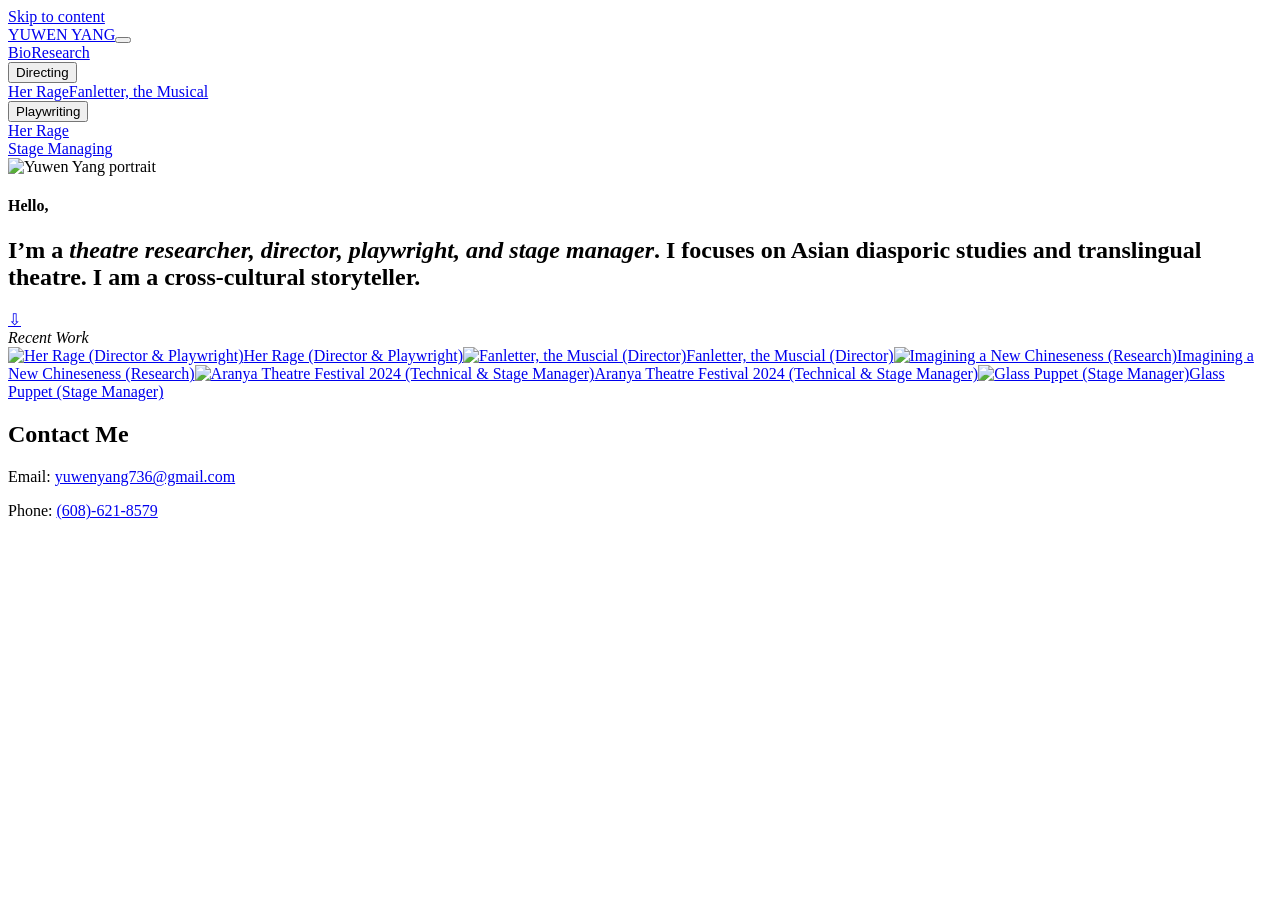
==== index.html @ 00302ea5 "Rename index copy.html to index.html" ====
<!DOCTYPE html>

<html lang="en"><head><script>document.documentElement.classList.add('header-font-pending');</script><meta charset="utf-8"/><meta content="width=device-width,initial-scale=1" name="viewport"/><meta content="Yuwen Yang — theatre researcher, director, playwright, stage manager" name="description"/><title>Explore Theatre Work | YUWEN YANG</title><link href="https://fonts.googleapis.com" rel="preconnect"/><link crossorigin="" href="https://fonts.gstatic.com" rel="preconnect"/><link href="https://fonts.googleapis.com/css2?family=Cormorant+Garamond:ital,wght@0,400;0,500;0,600;0,700;1,400;1,500;1,600&amp;family=EB+Garamond:wght@400;500;600;700&amp;family=Poppins:wght@400;500;600&amp;display=optional" rel="stylesheet"/><link href="style.css?v=19" rel="stylesheet"/><script>(function(){
     var done=false;
     function revealHeader(){ if(done)return;done=true; document.documentElement.classList.remove('header-font-pending'); }
     window.setTimeout(revealHeader, 1200);
     if (document.fonts && document.fonts.load) {
       Promise.all([document.fonts.load('500 38px "Cormorant Garamond"'),document.fonts.load('700 23px "EB Garamond"')])
         .then(revealHeader,revealHeader);
     } else revealHeader();
   })();</script></head><body class="home-page"><a class="skip" href="#content">Skip to content</a><header class="site-header" id="site-top"><a class="logo" href="index.html#site-top">YUWEN YANG</a><button aria-expanded="false" aria-label="Open navigation" class="nav-toggle" type="button"><span></span><span></span><span></span></button><nav aria-label="Main navigation" class="site-nav"><a href="about.html">Bio</a><a href="research-project.html">Research</a><div class="nav-drop"><button aria-controls="nav-submenu-1" aria-expanded="false" aria-haspopup="true" class="drop-trigger" type="button">Directing</button><div aria-label="Directing" class="drop-menu" id="nav-submenu-1"><a href="her-rage.html">Her Rage</a><a href="fanletter.html">Fanletter, the Musical</a></div></div><div class="nav-drop"><button aria-controls="nav-submenu-2" aria-expanded="false" aria-haspopup="true" class="drop-trigger" type="button">Playwriting</button><div aria-label="Playwriting" class="drop-menu" id="nav-submenu-2"><a href="her-rage-writing.html">Her Rage</a></div></div><a href="stage-managing.html">Stage Managing</a></nav></header><main id="content"><section class="home-hero"><div class="home-image"><img alt="Yuwen Yang portrait" decoding="sync" fetchpriority="high" height="1079" src="assets/index-d02f727a71b9-IMG_5640.JPG" width="1078"/></div><div class="home-statement"><div class="hero-intro"><h4>Hello,</h4><div aria-hidden="true" class="hero-rule"></div></div><h1>I’m a <em>theatre researcher, director, playwright, and stage manager</em>. I focuses on <strong>Asian diasporic studies</strong> and translingual theatre. I am a cross-cultural storyteller.</h1><a aria-label="Scroll to recent work" class="scroll-down" href="#recent-work">⇩</a></div></section><section class="recent-work" id="recent-work"><div class="section-label"><em>Recent Work</em></div><div class="portfolio-grid"><a class="project-card" href="her-rage.html"><img alt="Her Rage (Director &amp; Playwright)" src="assets/index-baa203c21d58-DSC03893.jpg"/><span aria-hidden="true" class="project-cover"></span><span class="project-title">Her Rage (Director &amp; Playwright)</span></a><a class="project-card" href="fanletter.html"><img alt="Fanletter, the Muscial (Director)" src="assets/index-f3c1ae46cb22-_DSC0121.JPG"/><span aria-hidden="true" class="project-cover"></span><span class="project-title">Fanletter, the Muscial (Director)</span></a><a class="project-card" href="research-project.html"><img alt="Imagining a New Chineseness (Research)" src="assets/index-819e6e96fd74-Boston-Post-1921-article-tight.jpg"/><span aria-hidden="true" class="project-cover"></span><span class="project-title">Imagining a New Chineseness (Research)</span></a><a class="project-card" href="aranya.html"><img alt="Aranya Theatre Festival 2024 (Technical &amp; Stage Manager)" src="assets/index-498d46cd6980-DSC03383.jpg"/><span aria-hidden="true" class="project-cover"></span><span class="project-title">Aranya Theatre Festival 2024 (Technical &amp; Stage Manager)</span></a><a class="project-card" href="glass-puppet.html"><img alt="Glass Puppet (Stage Manager)" src="assets/index-b73fa21f0d8c-297.png"/><span aria-hidden="true" class="project-cover"></span><span class="project-title">Glass Puppet (Stage Manager)</span></a></div></section></main><footer class="site-footer" id="contact"><div class="foot-inner"><h2>Contact Me</h2><p>Email: <a href="mailto:yuwenyang736@gmail.com">yuwenyang736@gmail.com</a></p><p>Phone: <a href="tel:+16086218579">(608)-621-8579</a></p></div></footer><script defer="" src="app.js"></script></body></html>
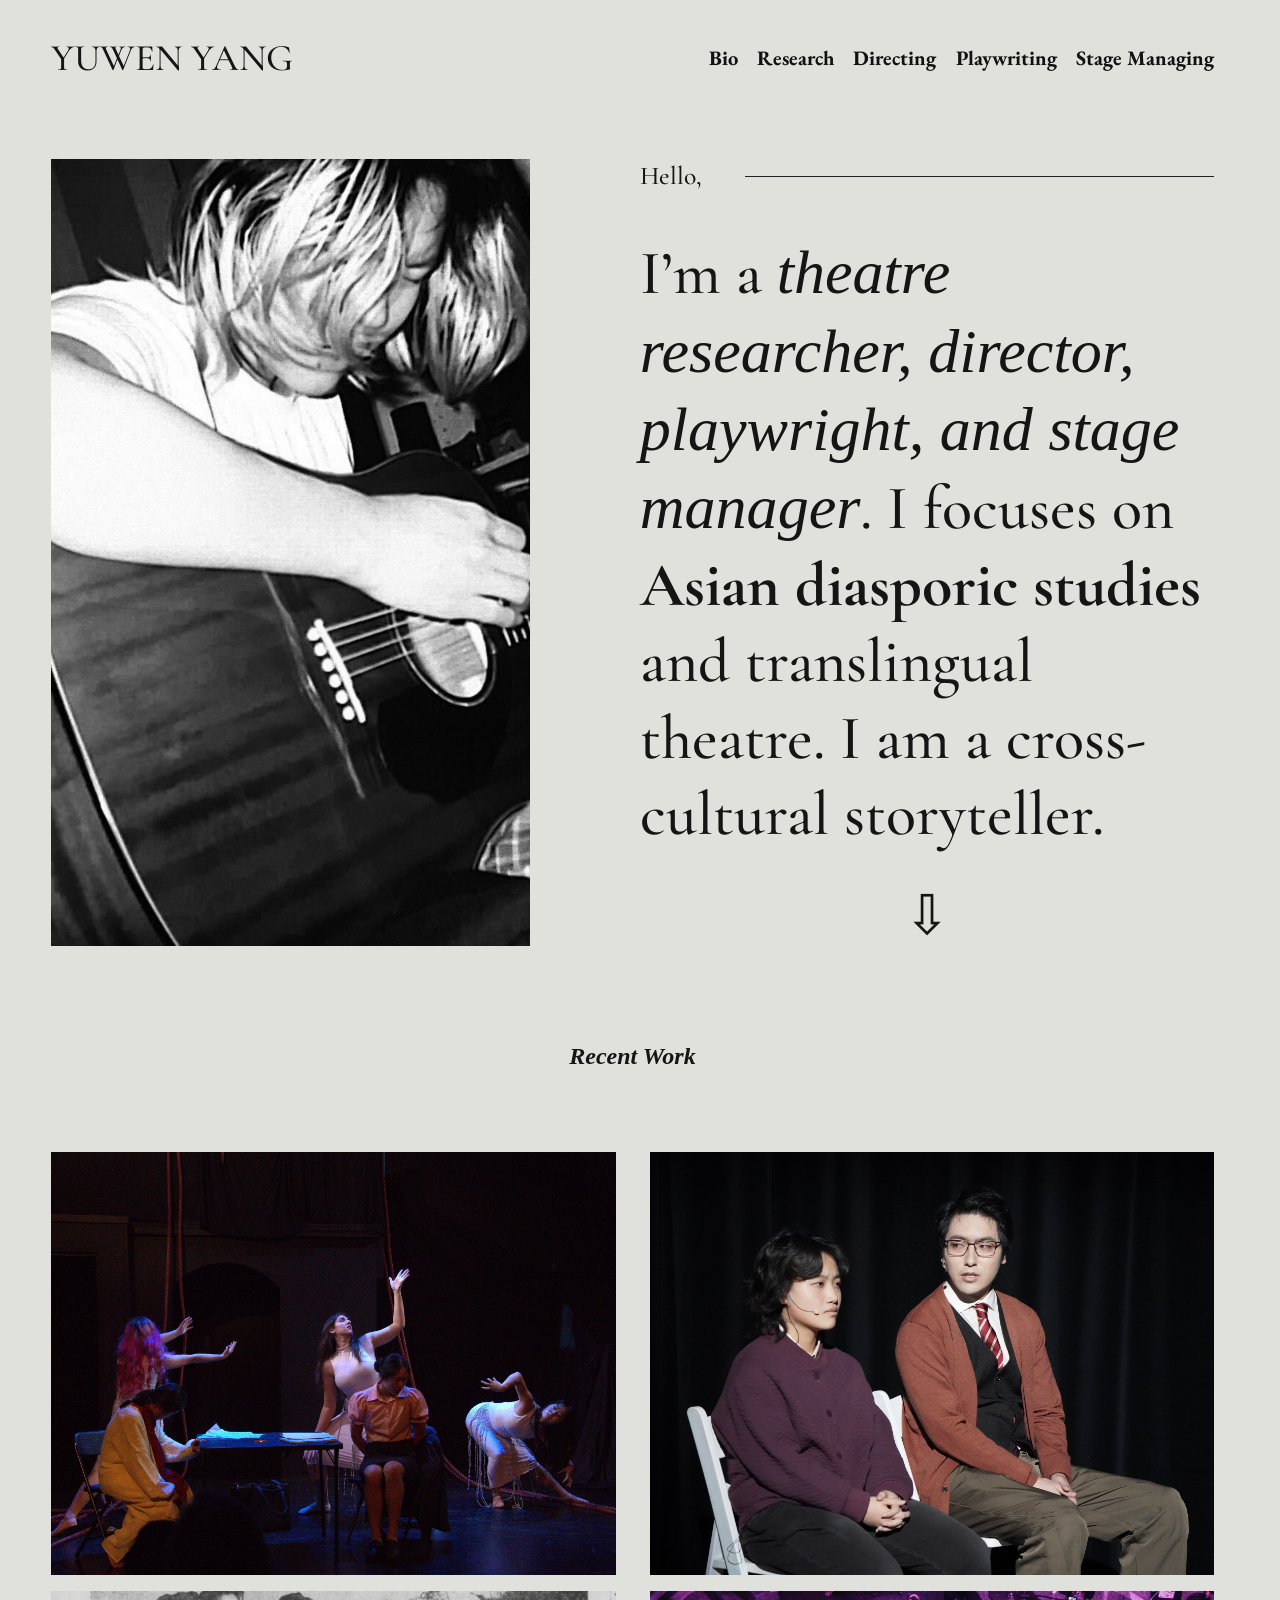
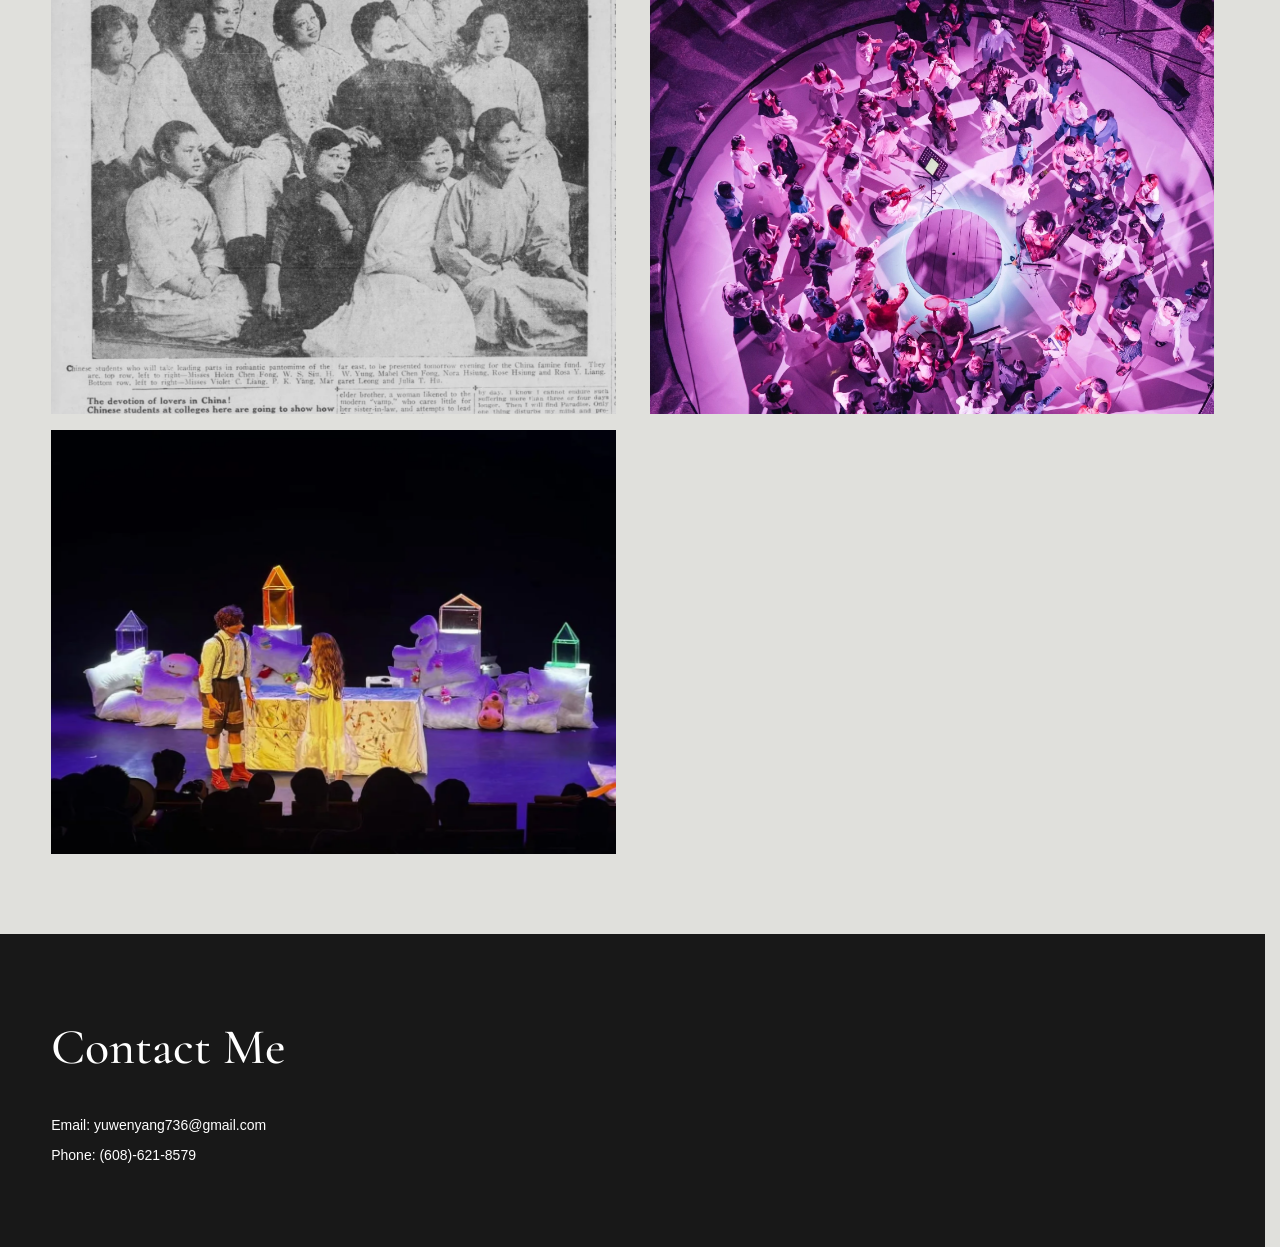
==== commit 82f0939a: "Publish" ====
--- a/index.html
+++ b/index.html
@@ -8,4 +8,4 @@
        Promise.all([document.fonts.load('500 38px "Cormorant Garamond"'),document.fonts.load('700 23px "EB Garamond"')])
          .then(revealHeader,revealHeader);
      } else revealHeader();
-   })();</script></head><body class="home-page"><a class="skip" href="#content">Skip to content</a><header class="site-header" id="site-top"><a class="logo" href="index.html#site-top">YUWEN YANG</a><button aria-expanded="false" aria-label="Open navigation" class="nav-toggle" type="button"><span></span><span></span><span></span></button><nav aria-label="Main navigation" class="site-nav"><a href="about.html">Bio</a><a href="research-project.html">Research</a><div class="nav-drop"><button aria-controls="nav-submenu-1" aria-expanded="false" aria-haspopup="true" class="drop-trigger" type="button">Directing</button><div aria-label="Directing" class="drop-menu" id="nav-submenu-1"><a href="her-rage.html">Her Rage</a><a href="fanletter.html">Fanletter, the Musical</a></div></div><div class="nav-drop"><button aria-controls="nav-submenu-2" aria-expanded="false" aria-haspopup="true" class="drop-trigger" type="button">Playwriting</button><div aria-label="Playwriting" class="drop-menu" id="nav-submenu-2"><a href="her-rage-writing.html">Her Rage</a></div></div><a href="stage-managing.html">Stage Managing</a></nav></header><main id="content"><section class="home-hero"><div class="home-image"><img alt="Yuwen Yang portrait" decoding="sync" fetchpriority="high" height="1079" src="assets/index-d02f727a71b9-IMG_5640.JPG" width="1078"/></div><div class="home-statement"><div class="hero-intro"><h4>Hello,</h4><div aria-hidden="true" class="hero-rule"></div></div><h1>I’m a <em>theatre researcher, director, playwright, and stage manager</em>. I focuses on <strong>Asian diasporic studies</strong> and translingual theatre. I am a cross-cultural storyteller.</h1><a aria-label="Scroll to recent work" class="scroll-down" href="#recent-work">⇩</a></div></section><section class="recent-work" id="recent-work"><div class="section-label"><em>Recent Work</em></div><div class="portfolio-grid"><a class="project-card" href="her-rage.html"><img alt="Her Rage (Director &amp; Playwright)" src="assets/index-baa203c21d58-DSC03893.jpg"/><span aria-hidden="true" class="project-cover"></span><span class="project-title">Her Rage (Director &amp; Playwright)</span></a><a class="project-card" href="fanletter.html"><img alt="Fanletter, the Muscial (Director)" src="assets/index-f3c1ae46cb22-_DSC0121.JPG"/><span aria-hidden="true" class="project-cover"></span><span class="project-title">Fanletter, the Muscial (Director)</span></a><a class="project-card" href="research-project.html"><img alt="Imagining a New Chineseness (Research)" src="assets/index-819e6e96fd74-Boston-Post-1921-article-tight.jpg"/><span aria-hidden="true" class="project-cover"></span><span class="project-title">Imagining a New Chineseness (Research)</span></a><a class="project-card" href="aranya.html"><img alt="Aranya Theatre Festival 2024 (Technical &amp; Stage Manager)" src="assets/index-498d46cd6980-DSC03383.jpg"/><span aria-hidden="true" class="project-cover"></span><span class="project-title">Aranya Theatre Festival 2024 (Technical &amp; Stage Manager)</span></a><a class="project-card" href="glass-puppet.html"><img alt="Glass Puppet (Stage Manager)" src="assets/index-b73fa21f0d8c-297.png"/><span aria-hidden="true" class="project-cover"></span><span class="project-title">Glass Puppet (Stage Manager)</span></a></div></section></main><footer class="site-footer" id="contact"><div class="foot-inner"><h2>Contact Me</h2><p>Email: <a href="mailto:yuwenyang736@gmail.com">yuwenyang736@gmail.com</a></p><p>Phone: <a href="tel:+16086218579">(608)-621-8579</a></p></div></footer><script defer="" src="app.js"></script></body></html>
+   })();</script></head><body class="home-page"><a class="skip" href="#content">Skip to content</a><header class="site-header" id="site-top"><a class="logo" href="index.html#site-top">YUWEN YANG</a><button aria-expanded="false" aria-label="Open navigation" class="nav-toggle" type="button"><span></span><span></span><span></span></button><nav aria-label="Main navigation" class="site-nav"><a href="about.html">Bio</a><a href="research-project.html">Research</a><div class="nav-drop"><button aria-controls="nav-submenu-1" aria-expanded="false" aria-haspopup="true" class="drop-trigger" type="button">Directing</button><div aria-label="Directing" class="drop-menu" id="nav-submenu-1"><a href="her-rage.html">Her Rage</a><a href="fanletter.html">Fanletter, the Musical</a></div></div><div class="nav-drop"><button aria-controls="nav-submenu-2" aria-expanded="false" aria-haspopup="true" class="drop-trigger" type="button">Playwriting</button><div aria-label="Playwriting" class="drop-menu" id="nav-submenu-2"><a href="her-rage-writing.html">Her Rage</a></div></div><a href="stage-managing.html">Stage Managing</a></nav></header><main id="content"><section class="home-hero"><div class="home-image"><img alt="Yuwen Yang portrait" decoding="sync" fetchpriority="high" height="1079" src="assets/index-d02f727a71b9-IMG_5640.JPG" width="1078"/></div><div class="home-statement"><div class="hero-intro"><h4>Hello,</h4><div aria-hidden="true" class="hero-rule"></div></div><h1>I’m a <em>theatre researcher, director, playwright, and stage manager</em>. I focuses on <strong>Asian diasporic studies</strong> and translingual theatre. I am a cross-cultural storyteller.</h1><a aria-label="Scroll to recent work" class="scroll-down" href="#recent-work">⇩</a></div></section><section class="recent-work" id="recent-work"><div class="section-label"><em>Recent Work</em></div><div class="portfolio-grid"><a class="project-card" href="her-rage.html"><img alt="Her Rage (Director &amp; Playwright)" src="assets/index-baa203c21d58-DSC03893.jpg"/><span aria-hidden="true" class="project-cover"></span><span class="project-title">Her Rage (Director &amp; Playwright)</span></a><a class="project-card" href="fanletter.html"><img alt="Fanletter, the Muscial (Director)" src="assets/index-f3c1ae46cb22-_DSC0121.JPG"/><span aria-hidden="true" class="project-cover"></span><span class="project-title">Fanletter, the Muscial (Director)</span></a><a class="project-card" href="research-project.html"><img alt="Imagining a New Chineseness (Research)" src="assets/index-819e6e96fd74-Boston-Post-1921-article-tight.jpg"/><span aria-hidden="true" class="project-cover"></span><span class="project-title">Imagining a New Chineseness (Research)</span></a><a class="project-card" href="aranya.html"><img alt="Aranya Theatre Festival 2024 (Technical &amp; Stage Manager)" src="assets/index-498d46cd6980-DSC03383.jpg"/><span aria-hidden="true" class="project-cover"></span><span class="project-title">Aranya Theatre Festival 2024 (Technical &amp; Stage Manager)</span></a><a class="project-card" href="glass-puppet.html"><img alt="Glass Puppet (Stage Manager)" src="assets/index-b73fa21f0d8c-297.png"/><span aria-hidden="true" class="project-cover"></span><span class="project-title">Glass Puppet (Stage Manager)</span></a></div></section></main><footer class="site-footer" id="contact"><div class="foot-inner"><h2>Contact Me</h2><p>Email: <a href="mailto:yuwenyang736@gmail.com">yuwenyang736@gmail.com</a></p><p>Phone: <a href="tel:+16086218579">(608)-621-8579</a></p></div></footer><script defer="" src="app.js"></script></body></html>
--- a/style.css
+++ b/style.css
@@ -0,0 +1,916 @@
+
+:root{--paper:#e0e0dc;--ink:#151515;--muted:#4f4b46;--page-gutter:4vw;--accent:#b3aea8;--serif:'Cormorant Garamond',Georgia,serif;--nav-serif:'Adobe Garamond Pro','EB Garamond',Georgia,serif;--sans:'Poppins',Arial,sans-serif}
+*{box-sizing:border-box} html{scroll-behavior:smooth}body{margin:0;background:var(--paper);color:var(--ink);font-family:var(--sans);font-size:15px;line-height:1.75;-webkit-font-smoothing:antialiased}a{color:inherit}button{font:inherit}.skip{position:absolute;left:-9999px;top:5px;z-index:100}.skip:focus{left:20px;background:#fff;padding:10px}
+.site-header{position:relative;z-index:25;min-height:106px;padding:22px var(--page-gutter);display:flex;align-items:center;justify-content:space-between;gap:30px;background:var(--paper)}
+.logo{font-family:var(--serif);font-size:clamp(32px,calc(1.2vw + 16px),37.6px);line-height:1.4;text-decoration:none;letter-spacing:0;font-weight:500;white-space:nowrap}
+.site-nav{display:flex;align-items:center;gap:27px}.site-nav>a,.drop-trigger{color:#111;display:block;font-family:var(--nav-serif);font-size:clamp(19.2px,calc(.24vw + 16px),20.32px);font-weight:700;text-decoration:none;border:0;background:transparent;cursor:pointer;padding:10px 0;line-height:1.4}
+.site-nav>a:hover,.drop-trigger:hover,.drop-menu a:hover{text-decoration:underline;text-underline-offset:4px}.drop-trigger span{font-size:17px;margin-left:3px}.nav-drop{position:relative}.drop-menu{position:absolute;top:calc(100% - 2px);left:-22px;width:max-content;min-width:225px;background:var(--paper);box-shadow:0 8px 22px #00000018;padding:14px 18px;display:none;flex-direction:column;gap:5px}.drop-menu a{font-size:18px;text-decoration:none;padding:8px 3px}
+.nav-drop:hover .drop-menu,.nav-drop:focus-within .drop-menu,.nav-drop.is-open .drop-menu{display:flex}.nav-toggle{display:none;cursor:pointer;padding:8px;border:0;background:transparent}.nav-toggle span{display:block;width:24px;height:1px;margin:6px 0;background:#222}
+/* Homepage — Squarespace screenshot alignment (v4) */
+.home-hero{display:grid;grid-template-columns:minmax(0,5fr) minmax(0,6fr);gap:8.6vw;align-items:stretch;padding:4.15vw var(--page-gutter) 0;min-height:520px;max-width:1850px;margin:auto}
+.home-image img{display:block;width:100%;height:100%;min-height:470px;max-height:none;object-fit:cover;object-position:center}
+.home-statement{display:flex;flex-direction:column;justify-content:flex-start;align-items:stretch;padding:0}
+.hero-intro{display:flex;align-items:center;gap:3.4vw;margin:0 0 40px}
+.hero-intro h4{font-family:var(--serif);font-size:clamp(25.6px,calc(16px + .72vw),29px);line-height:1.366;font-weight:500;white-space:nowrap;margin:0}
+.hero-rule{border-top:1px solid #222;flex:1;min-width:20px;width:auto;margin:0}
+.home-statement h1{font-family:var(--serif);font-size:clamp(45px,calc(16px + 3.6vw),80.8px);font-weight:500;line-height:1.232;letter-spacing:0;margin:0}
+.home-statement h1 em{font-weight:500}
+.scroll-down{font-family:var(--serif);font-size:clamp(40px,4.3vw,70px);line-height:1.05;text-align:center;text-decoration:none;margin-top:34px}
+.section-label{text-align:center;padding:94px 0 80px;font-family:'EB Garamond',Georgia,serif;font-size:clamp(24px,calc(16px + .6vw),27px);font-style:italic;font-weight:600;line-height:1.35}
+.portfolio-grid{display:grid;grid-template-columns:repeat(2,minmax(0,1fr));column-gap:34px;row-gap:16px;margin:0 var(--page-gutter) 80px}.project-card{position:relative;display:block;aspect-ratio:4/3;overflow:hidden;background:#ebeae8;text-decoration:none}.project-card img{width:100%;height:100%;display:block;object-fit:cover;transition:transform .5s ease}.project-cover{position:absolute;inset:0;background:#000;opacity:0;transition:opacity .24s ease}.project-title{position:absolute;z-index:1;inset:0;display:flex;align-items:center;justify-content:center;padding:30px;text-align:center;color:#fff;font-family:var(--serif);font-size:clamp(25px,3vw,47px);font-weight:500;line-height:1.1;opacity:0;transition:opacity .24s ease}.project-card:hover img{transform:scale(1.035)}.project-card:hover .project-cover,.project-card:focus-visible .project-cover{opacity:.8}.project-card:hover .project-title,.project-card:focus-visible .project-title{opacity:1}
+.site-footer{background:#181818;color:#fff;padding:70px var(--page-gutter) 75px}.foot-inner{max-width:1300px;margin:auto}.site-footer h2{font-family:var(--serif);font-size:clamp(30px,4vw,50px);font-weight:500;margin:0 0 22px}.site-footer p{margin:5px 0;font-size:14px}.site-footer a{text-decoration:none}.site-footer a:hover{text-decoration:underline}
+.content-panel{max-width:1450px;margin:0 auto;padding:8vw var(--page-gutter) 12vw}.content-panel h1,.content-panel h2,.content-panel h3,.content-panel h4{font-family:var(--serif);font-weight:500;line-height:1.16}.content-panel h1{font-size:clamp(42px,6vw,84px)}.content-panel h2{font-size:clamp(30px,4vw,54px)}.content-panel h3{font-size:clamp(25px,3vw,42px)}.content-panel h4{font-size:clamp(23px,2.7vw,35px)}.content-panel h1,.content-panel h2,.content-panel h3,.content-panel h4{margin:20px 0}.prose{max-width:980px}.prose p{margin:12px 0 21px}.prose a{text-underline-offset:3px}.bio-panel{min-height:650px}.bio-prose{max-width:1000px}.bio-prose h1{font-style:italic}.featured-prose{margin-bottom:45px}.project-page .project-heading{text-align:center;padding-bottom:30px}.project-heading h1{margin:0 0 35px}.overline{text-transform:uppercase;letter-spacing:.24em;font-size:11px;color:#666}.project-feature img{width:100%;display:block;max-height:800px;object-fit:contain;background:#f4f3f1;margin:10px auto 55px}.project-page>.prose{margin:0 auto 50px}.related-page{text-align:center;margin:24px 0 40px}
+.photo-grid,.document-grid{display:grid;grid-template-columns:repeat(2,minmax(0,1fr));gap:24px;margin:35px 0 55px;align-items:start}.photo-grid img,.document-grid img{width:100%;height:auto;display:block}.photo-grid img{max-height:690px;object-fit:contain}.document-grid figure{margin:0}.document-grid img{object-fit:contain;max-height:600px}.writing-cards{margin:55px 0}.stage-panel h1{text-align:center;margin-bottom:30px}.slider{max-width:1150px;margin:50px auto}.slides{position:relative}.slide{display:none;margin:0}.slide.is-current{display:block}.slide img{display:block;width:100%;max-height:700px;object-fit:contain;aspect-ratio:4/3;background:#f2f0ed}.missing-photo{width:100%;aspect-ratio:4/3;display:flex;align-items:center;justify-content:center;text-align:center;padding:45px;background:#edeae6;color:#6b6661;font-size:14px}.slide figcaption{font-family:var(--serif);font-size:clamp(22px,3vw,36px);margin-top:20px;text-align:center}.slider-controls{display:flex;justify-content:center;align-items:center;gap:35px;margin-top:14px}.slider-controls button{border:0;background:none;font-family:var(--serif);font-size:45px;cursor:pointer;line-height:1}.slider-count{font-size:13px}
+@media(max-width:850px){.site-header{min-height:78px;padding:18px 5vw}.nav-toggle{display:block}.site-nav{display:none;position:absolute;left:0;right:0;top:100%;padding:18px 5vw 28px;flex-direction:column;align-items:stretch;gap:3px;background:var(--paper);box-shadow:0 14px 24px #00000012}.site-nav.nav-open{display:flex}.drop-menu{position:relative;box-shadow:none;top:auto;left:auto;padding:0 15px 10px;width:auto}.nav-drop:hover .drop-menu{display:none}.nav-drop.is-open .drop-menu{display:flex}.home-hero{grid-template-columns:1fr 1fr;gap:24px;padding:25px 5vw 20px;min-height:0}.home-image img{min-height:370px}.home-statement h1{font-size:clamp(30px,4vw,42px);line-height:1.18}.hero-intro{gap:17px;margin-bottom:22px}.section-label{padding:60px 0 50px}.logo{font-size:32px}}
+@media(max-width:600px){.home-hero{display:flex;flex-direction:column;gap:24px}.home-image img{min-height:0;max-height:none;height:auto;aspect-ratio:3/4;object-fit:cover}.home-statement h1{font-size:clamp(37px,9vw,55px)}.hero-intro{margin-bottom:20px}.section-label{padding:50px 0 44px}.portfolio-grid,.photo-grid,.document-grid{grid-template-columns:1fr;row-gap:16px}.portfolio-grid{margin:0 5vw 50px}.content-panel{padding:60px 5vw 80px}.project-card .project-cover{opacity:.35}.project-card .project-title{opacity:1;font-size:30px}.site-footer{padding:55px 5vw}.slide figcaption{font-size:25px}}
+@media(prefers-reduced-motion:reduce){*{scroll-behavior:auto!important;transition:none!important}}
+
+/* Research page recreation, matched to saved Squarespace research screenshots (v5) */
+.research-page .site-nav > a[aria-current="page"] {text-decoration: underline;text-underline-offset: 15px;text-decoration-thickness: 1px;}
+.research-panel {width: min(1416px, calc(100% - (2 * var(--page-gutter)))); max-width: none; margin: 0 auto; padding: 66px 0 110px;}
+.research-title-row {display: flex; align-items: center; gap: 30px; width: calc(100% - 28px);}
+.research-title-row h1 {font-family: 'EB Garamond', Georgia, serif; font-weight: 700; font-style: italic; font-size: 36.5px; line-height: 1.2; white-space: nowrap; margin: 0;}
+.research-rule {height: 0; flex: 1; border-top: 2px solid #292929;}
+.research-copy {margin-top: 34px; max-width: none; width: calc(100% - 28px);}
+.research-copy p {margin: 0; font-family: 'EB Garamond', Georgia, serif; font-weight: 700; font-size: clamp(18px, 1.2vw, 23.2px); line-height: 1.70; color: #111;}
+.research-copy em {font-style: italic;}
+.research-thesis-action {display: flex; justify-content: center; margin-top: 30px; width: calc(100% - 28px);}
+.research-thesis-button {display: inline-flex; width: 160px; height: 90px; align-items: center; justify-content: center; border: 2px solid #253a56; color: #253a56; font-family: 'EB Garamond', Georgia, serif; font-size: 23px; font-weight: 700; line-height: 1; text-decoration: none; transition: background-color .18s ease, color .18s ease;}
+.research-thesis-button:hover, .research-thesis-button:focus-visible {background: #253a56; color: #fff;}
+.research-section-divider, .research-gallery-divider {border: 0; border-top: 2px solid #3a3a3a;}
+.research-section-divider {width: calc(100% - 28px);margin: 40px 0 0;}
+.research-gallery {display: grid; grid-template-columns: repeat(3,minmax(0,1fr)); align-items: start; gap: 26px; width: calc(100% - 54px); margin: 68px 0 0 -8px;}
+.research-gallery figure {margin: 0; min-width: 0; line-height: 0;}
+.research-gallery img {width: 100%; height: auto; object-fit: contain; display: block;}
+.research-gallery-divider {width: calc(100% - 54px); margin: 26px 0 0 -8px;}
+@media (max-width: 1050px) {
+  .research-panel {padding-top: 55px;}
+  .research-title-row h1 {font-size: 31px;}
+  .research-copy p {font-size: 19px; line-height: 1.66;}
+  .research-gallery {width: 100%; margin-left: 0; gap: 18px;}
+  .research-gallery-divider {width: 100%; margin-left: 0;}
+}
+@media (max-width: 700px) {
+  .research-panel {width: calc(100% - 10vw);padding: 48px 0 80px;}
+  .research-title-row {gap: 15px;width: 100%;}
+  .research-title-row h1 {font-size: 27px;white-space: normal;}
+  .research-copy {margin-top: 24px;width: 100%;}
+  .research-copy p {font-size: 19px;line-height: 1.55;}
+  .research-thesis-action {margin-top: 28px;width: 100%;}
+  .research-thesis-button {width: 140px;height: 65px;font-size: 21px;}
+  .research-section-divider {margin-top: 35px;width: 100%;}
+  .research-gallery {grid-template-columns: 1fr; gap: 28px; margin-top: 40px;}
+  .research-gallery img {max-width: 100%;} 
+}
+
+/* v6: Research refinements after screenshots 2026-10-26 at 8 PM. Only research page. */
+@media (min-width: 1051px) {
+  .research-title-row h1 {font-size: 32px;}
+  .research-copy p {font-size: clamp(18px, 1.00vw, 20.5px);line-height: 1.70;}
+  .research-thesis-button {width: 136px;height: 72px;font-size: 20px;}
+  /* Keep the divider edges consistent with the photo row, as in the saved reference. */
+  .research-section-divider {width: calc(100% - 54px);margin-left: -8px;}
+  .research-title-row {width: calc(100% - 28px);}
+}
+@media (min-width: 701px) and (max-width: 1050px) {
+  .research-copy p {font-size: 18px;line-height: 1.65;}
+  .research-thesis-button {width: 136px;height: 72px;font-size: 20px;}
+  .research-section-divider {width: 100%;margin-left: 0;}
+}
+@media (max-width: 700px) {
+  .research-title-row h1 {font-size: 25px;}
+  .research-copy p {font-size: 17px;line-height: 1.58;}
+  .research-thesis-button {width: 128px;height: 64px;font-size: 19px;}
+  .research-section-divider {width: 100%;margin-left: 0;}
+}
+
+
+/* v7: Navigation matched to the saved Squarespace 7.1, right-aligned header.
+   This changes only the shared navigation, not any page content/layout. */
+@media (min-width: 851px) {
+  .site-nav {
+    gap: 1.5vw; /* original Squarespace nav-right item spacing */
+    align-items: center;
+  }
+  .site-nav > a,
+  .site-nav .drop-trigger {
+    font-family: var(--nav-serif);
+    font-weight: 700;
+    font-size: clamp(20.5px, 1.38vw, 29px);
+    line-height: 1.3;
+    padding: 10px 0;
+    white-space: nowrap;
+  }
+  .site-nav .drop-trigger { display: inline-flex; align-items: center; }
+  /* Original header folders have right-aligned, plain text, rather than a floating card. */
+  .site-nav .nav-drop { position: relative; }
+  .site-nav .drop-menu {
+    position: absolute;
+    top: 100%;
+    right: -1em;
+    left: auto;
+    display: none;
+    flex-direction: column;
+    align-items: flex-end;
+    width: max-content;
+    min-width: 200px;
+    padding: calc(.5em + 7px) 1em .5em;
+    margin: 0;
+    gap: 5px;
+    background: var(--paper);
+    border: 0;
+    border-radius: 0;
+    box-shadow: none;
+    text-align: right;
+    z-index: 200;
+  }
+  .site-nav .drop-menu a {
+    padding: 0;
+    display: block;
+    font-family: var(--nav-serif);
+    font-weight: 700;
+    font-size: clamp(20.5px, 1.38vw, 29px);
+    line-height: 1.3;
+    white-space: nowrap;
+    text-align: right;
+    text-decoration: none;
+  }
+  .site-nav .drop-menu a:hover,
+  .site-nav .drop-menu a:focus-visible {
+    text-decoration: underline;
+    text-underline-offset: 4px;
+  }
+  .site-nav .nav-drop:hover > .drop-menu,
+  .site-nav .nav-drop:focus-within > .drop-menu,
+  .site-nav .nav-drop.is-open > .drop-menu { display: flex; }
+  .site-nav .drop-trigger::after { content: none; }
+  .site-nav .drop-trigger:hover,
+  .site-nav .drop-trigger:focus-visible { text-decoration: none; }
+  /* The original logo and nav move slightly lower as the viewport grows. */
+  .site-header > .logo {
+    font-size: clamp(37.6px, 2.2vw, 48px);
+  }
+  .site-header > .logo, .site-header > .site-nav {
+    position: relative;
+    top: clamp(5px, calc(3.3vw - 49.5px), 18px);
+  }
+}
+@media (max-width: 850px) {
+  /* Keep collapsible mobile folders usable even without the desktop arrow. */
+  .site-nav .drop-trigger::after {
+    content: '⌄';
+    font-size: 17px;
+    display: inline-block;
+    margin-left: 6px;
+    vertical-align: middle;
+  }
+  .site-nav .drop-menu {background: var(--paper); box-shadow: none; border:0;}
+  .site-nav .nav-drop:not(.is-open) .drop-menu {display:none;}
+  .site-nav .nav-drop.is-open .drop-menu {display:flex;}
+}
+
+
+/* v8 Bio page: measured against the provided original Squarespace screenshot.
+   Keeps navigation, colors, Research page and homepage unchanged. */
+@media (min-width: 851px) {
+ .bio-page .bio-panel {
+  box-sizing: border-box;
+  max-width: none;
+  width: 73.72%;
+  margin-left: 16.67%;
+  margin-right: 9.61%;
+  padding: 168px 0 72px;
+  min-height: 0;
+ }
+}
+.bio-panel .bio-heading-row {
+ display: grid;
+ grid-template-columns: 28% minmax(0,1fr);
+ align-items: center;
+ margin: 0 0 51px;
+}
+.bio-panel .bio-heading-row h1 {
+ font-family: 'EB Garamond', Georgia, serif;
+ font-size: 32px;
+ font-weight: 700;
+ font-style: italic;
+ line-height: 1.25;
+ margin: 0;
+}
+.bio-panel .bio-heading-rule {width:100%; border-top:1.5px solid #292929; transform:translateY(-8px);}
+.bio-panel .bio-statement {
+ font-family: 'Cormorant Garamond', Georgia, serif;
+ font-style: italic;
+ font-weight: 500;
+ font-size: 52px;
+ line-height: 1.15;
+ margin: 0 0 47px;
+}
+.bio-panel .bio-statement em {font-style: italic; font-weight:500;}
+.bio-panel .bio-copy p {
+ font-family: 'EB Garamond', Georgia, serif;
+ font-size: 25px;
+ font-weight: 700;
+ line-height: 1.65;
+ letter-spacing: 0;
+ margin: 0;
+}
+.bio-panel .bio-cv-action {
+ display: flex;
+ justify-content: center;
+ margin-top: 32px;
+}
+.bio-panel .bio-cv-button {
+ display: flex;
+ align-items: center;
+ justify-content: center;
+ box-sizing: border-box;
+ width: 258px;
+ height: 82px;
+ border: 2px solid #253a56;
+ color: #253a56;
+ background: transparent;
+ font-family: 'EB Garamond', Georgia, serif;
+ font-weight:700;
+ font-size: 21px;
+ text-decoration: none;
+ transition: color .18s ease, background .18s ease;
+}
+.bio-panel .bio-cv-button:hover, .bio-panel .bio-cv-button:focus-visible {color:#fff;background:#253a56;}
+.bio-panel .bio-bottom-rule {
+ border:0;
+ border-top:1.5px solid #292929;
+ width:100%;
+ margin:30px 0 0;
+}
+@media (max-width: 850px) {
+ .bio-page .bio-panel {width: min(90%, 700px);margin:0 auto;padding:65px 0 75px;min-height:0;max-width:none;}
+ .bio-panel .bio-heading-row {grid-template-columns:30% 1fr;gap:12px;margin-bottom:32px;}
+ .bio-panel .bio-heading-row h1 {font-size:29px;}
+ .bio-panel .bio-statement {font-size:clamp(38px,5.5vw,51px);margin-bottom:25px;}
+ .bio-panel .bio-copy p {font-size:20px;line-height:1.7;}
+ .bio-panel .bio-cv-button {width:205px;height:72px;font-size:20px;}
+}
+@media (max-width: 600px) {
+ .bio-page .bio-panel {padding:48px 0 60px;}
+ .bio-panel .bio-heading-row {grid-template-columns:auto 1fr;gap:26px;margin-bottom:28px;}
+ .bio-panel .bio-heading-row h1 {font-size:27px;}
+ .bio-panel .bio-statement {font-size:39px;margin-bottom:22px;}
+ .bio-panel .bio-copy p {font-size:19px;line-height:1.63;}
+ .bio-panel .bio-cv-action {margin-top:30px;}
+ .bio-panel .bio-cv-button {width:170px;height:66px;}
+}
+
+/* Highlight the Bio tab only on the Bio page. */
+.bio-page .site-nav > a[aria-current="page"] {text-decoration:underline;text-underline-offset:15px;text-decoration-thickness:1px;}
+
+
+/* v9 — Biographical page scaled to the user's smaller Squarespace reference.
+   Applies only to the Bio panel; keeps other pages as they were in v8. */
+@media (min-width: 851px) {
+ .bio-page .bio-panel {
+  width: 69.10%;
+  margin-left: 15.63%;
+  margin-right: 15.27%;
+  padding-top: 158px;
+  padding-bottom: 158px;
+ }
+ .bio-panel .bio-heading-row {
+  margin-bottom: 46px;
+ }
+ .bio-panel .bio-heading-row h1 {font-size: 30px;}
+ .bio-panel .bio-statement {font-size: 48px; margin-bottom: 42px;}
+ .bio-panel .bio-copy p {font-size: 23.5px; line-height:1.65;}
+ .bio-panel .bio-cv-action {margin-top:30px;}
+ .bio-panel .bio-cv-button {width: 242px; height: 77px; font-size: 20px;}
+ .bio-panel .bio-bottom-rule {margin-top: 28px;}
+}
+/* Research gallery: equal breathing space between the photographs and both rules. */
+@media (min-width: 701px) {
+ .research-gallery {margin-top: 48px;}
+ .research-gallery-divider {margin-top: 48px;}
+ .research-panel {padding-top: 82px; padding-bottom: 82px;}
+}
+/* Navigation: an underline represents the CURRENT page only, not hover state. */
+.site-nav > a:hover,
+.site-nav > a:focus-visible,
+.site-nav .drop-trigger:hover,
+.site-nav .drop-trigger:focus-visible,
+.site-nav .drop-menu a:hover,
+.site-nav .drop-menu a:focus-visible {text-decoration: none !important;}
+.site-nav > a[aria-current="page"],
+.site-nav > a[aria-current="page"]:hover,
+.site-nav > a[aria-current="page"]:focus-visible {
+ text-decoration: underline !important;
+ text-underline-offset: 15px;
+ text-decoration-thickness: 1px;
+}
+
+
+/* Stage management carousel, reconstructed from the original Squarespace reel */
+.stage-page,.stage-page .site-header{background:#fff}
+.stage-page .drop-menu{background:#fff}
+.stage-page .site-nav > a[aria-current='page'] { text-decoration:underline; text-decoration-thickness:1px; text-underline-offset:14px; }
+.stage-page .stage-panel{max-width:none;margin:0;padding:12vw 0 10vmax;overflow:hidden}
+.visually-hidden{position:absolute!important;clip:rect(0,0,0,0);clip-path:inset(50%);height:1px;width:1px;overflow:hidden;white-space:nowrap}
+.stage-carousel{
+ --stage-gap:22px;
+ --stage-inset:4vw;
+ --stage-card-width:calc((100vw - 10.6vw - 2 * var(--stage-gap))/3);
+ position:relative;width:100%;overflow:hidden;outline-offset:4px
+}
+.stage-viewport{width:100%;overflow:hidden}
+.stage-track{display:flex;gap:var(--stage-gap);align-items:flex-start;transition:transform .46s ease;will-change:transform}
+.stage-card{flex:0 0 var(--stage-card-width);width:var(--stage-card-width);margin:0;min-width:0}
+.stage-card img{display:block;width:100%;aspect-ratio:1 / 1;height:auto;object-fit:cover;object-position:50% 50%}
+.stage-card figcaption{font-family:'Cormorant Garamond','EB Garamond',Georgia,serif;font-size:clamp(22px,1.54vw,31.5px);font-weight:500;line-height:1.2;text-align:left;margin:26px 0 0;color:#171717;max-width:75%}
+.stage-arrow{position:absolute;top:calc(var(--stage-card-width) / 2);transform:translateY(-50%);width:80px;height:80px;border:0;border-radius:50%;background:rgba(35,54,80,.62);color:#fff;display:flex;align-items:center;justify-content:center;font-family:Arial,sans-serif;font-size:51px;line-height:1;font-weight:200;cursor:pointer;z-index:4;transition:background .15s ease}
+.stage-arrow:hover{background:rgba(35,54,80,.84)}
+.stage-arrow:focus-visible{outline:3px solid #142f53;outline-offset:4px}
+.stage-arrow-prev{left:5vw}.stage-arrow-next{right:5vw}
+@media(max-width:1000px){
+ .stage-page .stage-panel{padding-top:90px;padding-bottom:95px}
+ .stage-carousel{--stage-gap:18px;--stage-inset:5vw;--stage-card-width:calc((100vw - 13vw - 2 * var(--stage-gap))/2)}
+ .stage-arrow{width:54px;height:54px;font-size:34px}
+}
+@media(max-width:600px){
+ .stage-page .stage-panel{padding:65px 0 75px}
+ .stage-carousel{--stage-gap:16px;--stage-inset:6vw;--stage-card-width:78vw}
+ .stage-card figcaption{font-size:20px;margin-top:15px;line-height:1.25}
+ .stage-arrow{width:43px;height:43px;font-size:29px}
+ .stage-arrow-prev{left:2vw}.stage-arrow-next{right:2vw}
+}
+@media(prefers-reduced-motion:reduce){.stage-track{transition:none}}
+
+
+/* v11 Fanletter project page, recreated from the original saved Squarespace grid. */
+.fanletter-page{--fanpaper:#e0e0dc;background:var(--fanpaper)}
+.fanletter-page .site-header{position:absolute;top:0;left:0;width:100%;background:transparent;z-index:30}
+.fanletter-page .logo,.fanletter-page .site-nav>a,.fanletter-page .site-nav .drop-trigger{color:#fff}
+.fanletter-page .nav-toggle span{background:#fff}
+.fanletter-page .site-nav .drop-menu{background:#272321;color:#fff}
+.fanletter-page .site-nav .drop-menu a{color:#fff}
+.fanletter-hero{min-height:100svh;position:relative;background-image:url('assets/fanletter-_DSC0173.JPG');background-position:center center;background-size:cover;display:flex;align-items:center;color:#fff}
+.fanletter-hero-shade{position:absolute;inset:0;background:linear-gradient(90deg,rgba(0,0,0,.32),rgba(0,0,0,.12));pointer-events:none}
+.fanletter-hero-content{position:relative;z-index:1;width:min(1500px,calc(100% - 8vw));margin:0 auto;padding-top:60px}
+.fanletter-eyebrow{font:700 italic clamp(19px,1.4vw,27px)/1.4 'EB Garamond',Georgia,serif;margin:0 0 48px}
+.fanletter-hero h1{font-family:'Cormorant Garamond',Georgia,serif;font-size:clamp(52px,4.7vw,104px);font-weight:500;line-height:1.05;letter-spacing:0;max-width:1200px;margin:0 0 54px}
+.fanletter-scroll{font:700 italic 23px/1.3 'EB Garamond',Georgia,serif;color:#fff;text-decoration:none}
+.fanletter-scroll:hover{text-decoration:none;opacity:.8}
+.fanletter-gallery{--gallery-width:min(1500px,calc(100vw - 8vw));position:relative;width:var(--gallery-width);max-width:1500px;margin:0 auto;padding-top:110px;padding-bottom:0;display:grid;grid-template-columns:repeat(24,minmax(0,1fr));grid-template-rows:repeat(58,minmax(calc(var(--gallery-width)*.0215),auto));gap:11px;align-items:stretch}
+.fanletter-gallery figure{margin:0;min-width:0;overflow:hidden}
+.fanletter-gallery figure img{width:100%;height:100%;display:block;object-fit:cover;object-position:center}
+.fanletter-b1{grid-area:1/3/10/14}.fanletter-quote{grid-area:10/3/12/14;display:flex;align-items:center;justify-content:center;text-align:center;margin:0;padding:0 8px;font:600 italic clamp(15px,1.16vw,21px)/1.65 'EB Garamond',Georgia,serif;color:#111}
+.fanletter-b2{grid-area:12/3/21/14}.fanletter-b3{grid-area:1/15/17/25}.fanletter-b4{grid-area:22/3/31/14}.fanletter-notes{grid-area:32/3/50/14}.fanletter-excerpt{grid-area:18/15/26/25}.fanletter-b5{grid-area:26/15/41/25}.fanletter-b6{grid-area:41/15/59/25}.fanletter-video{grid-area:50/3/59/14;position:relative;align-self:start}
+.fanletter-notes,.fanletter-excerpt{font-family:'EB Garamond',Georgia,serif;font-size:clamp(18px,1.4vw,25px);font-weight:700;line-height:1.72;min-width:0}
+.fanletter-notes p{margin:0 0 24px}.fanletter-notes p:first-child{margin-bottom:18px}.fanletter-notes strong{font-weight:700}
+.fanletter-excerpt{font-style:italic;font-size:clamp(17px,1.26vw,22px);line-height:1.65}.fanletter-excerpt p{margin:0 0 21px}
+.fanletter-player{display:block;width:100%;aspect-ratio:16/9;object-fit:cover;background:#161616;cursor:pointer}
+.fanletter-video-status{font:14px/1.45 Arial,sans-serif;margin:10px 0;color:#555}
+.fanletter-video-status:empty{display:none}
+.fanletter-pagination{max-width:1700px;margin:150px auto 50px;padding:0 4vw;display:flex;justify-content:space-between;align-items:center;gap:30px;font-family:'Cormorant Garamond',Georgia,serif;font-size:clamp(30px,2.6vw,57px);line-height:1.2}
+.fanletter-pagination a{text-decoration:none;display:flex;gap:20px;align-items:center}.fanletter-pagination a:hover{opacity:.65}
+.fanletter-pagination span{font-family:Georgia,serif;font-weight:300}
+@media(max-width:850px){
+ .fanletter-page .site-nav{background:#262222}.fanletter-page .site-nav>a,.fanletter-page .site-nav .drop-trigger{color:#fff}
+ .fanletter-hero-content{padding:110px 0 40px}.fanletter-hero h1{font-size:clamp(47px,6vw,75px)}
+ .fanletter-gallery{display:grid;grid-template-columns:1fr 1fr;grid-template-rows:none;gap:22px;width:calc(100% - 10vw);padding-top:60px}
+ .fanletter-gallery>figure,.fanletter-gallery>.fanletter-quote,.fanletter-gallery>.fanletter-notes,.fanletter-gallery>.fanletter-excerpt,.fanletter-gallery>.fanletter-video{grid-area:auto;}
+ .fanletter-gallery figure{height:auto}.fanletter-gallery figure img{width:100%;height:auto;object-fit:contain}
+ .fanletter-quote{min-height:90px;font-size:18px}.fanletter-notes,.fanletter-excerpt{font-size:19px;line-height:1.6}
+ .fanletter-b1{order:1}.fanletter-quote{order:2}.fanletter-b2{order:3}.fanletter-b3{order:4}.fanletter-b4{order:5}.fanletter-excerpt{order:6}.fanletter-b5{order:7}.fanletter-notes{order:8}.fanletter-b6{order:9}.fanletter-video{order:10}
+ .fanletter-gallery>.fanletter-excerpt,.fanletter-gallery>.fanletter-notes,.fanletter-gallery>.fanletter-video,.fanletter-gallery>.fanletter-quote{grid-column:span 2}
+ .fanletter-pagination{margin:70px auto 40px;font-size:30px}
+}
+@media(max-width:600px){
+ .fanletter-hero{min-height:100svh}.fanletter-hero-content{width:90%}.fanletter-hero h1{font-size:clamp(43px,10vw,64px)}.fanletter-eyebrow{margin-bottom:24px}
+ .fanletter-gallery{grid-template-columns:1fr;width:90%;gap:24px}
+ .fanletter-gallery>figure,.fanletter-gallery>.fanletter-quote,.fanletter-gallery>.fanletter-notes,.fanletter-gallery>.fanletter-excerpt,.fanletter-gallery>.fanletter-video{grid-column:1/-1}
+ .fanletter-gallery figure img{width:100%;height:auto}
+ .fanletter-gallery .fanletter-b1{order:1}.fanletter-gallery .fanletter-quote{order:2}.fanletter-gallery .fanletter-b2{order:3}.fanletter-gallery .fanletter-b3{order:4}.fanletter-gallery .fanletter-b4{order:5}.fanletter-gallery .fanletter-excerpt{order:6}.fanletter-gallery .fanletter-b5{order:7}.fanletter-gallery .fanletter-notes{order:8}.fanletter-gallery .fanletter-b6{order:9}.fanletter-gallery .fanletter-video{order:10}
+ .fanletter-pagination{display:grid;gap:24px;margin-top:60px;padding:0 5vw;font-size:27px}
+}
+
+/* v11 late pass, measured against original screenshots at 2048px. */
+@media (min-width: 851px){
+ .fanletter-hero-content{width:min(1644px,calc(100% - 8vw))}
+ .fanletter-hero h1{font-size:clamp(65px,4vw,84px);max-width:1500px}
+ .fanletter-gallery{
+  --gallery-width:min(1644px,80vw);
+  width:var(--gallery-width);max-width:none;
+  margin-left:max(6vw, calc((100vw - 1644px)/2 + 50px));margin-right:0;
+  grid-template-rows:repeat(58,calc(var(--gallery-width) * .0215));
+ }
+ .fanletter-b1{grid-area:1/1/10/13}.fanletter-quote{grid-area:10/1/12/13}.fanletter-b2{grid-area:12/1/21/13}
+ .fanletter-b3{grid-area:1/14/17/25}.fanletter-b4{grid-area:22/1/31/13}
+ .fanletter-notes{grid-area:32/1/50/13}.fanletter-excerpt{grid-area:18/14/26/25}
+ .fanletter-b5{grid-area:26/14/41/25}.fanletter-b6{grid-area:41/14/59/25}
+ .fanletter-video{grid-area:50/1/59/13}
+ .fanletter-notes{font-size:clamp(18px,1.16vw,23px);line-height:1.6}
+ .fanletter-excerpt{font-size:clamp(17px,1.12vw,21px)}
+}
+
+@media(min-width:851px){
+ .fanletter-hero-content{transform:translateY(-50px)}
+ .fanletter-gallery .fanletter-b3,.fanletter-gallery .fanletter-excerpt,.fanletter-gallery .fanletter-b5,.fanletter-gallery .fanletter-b6{position:relative;left:20px;width:calc(100% - 20px)}
+}
+@media(max-width:850px){.fanletter-title-break{display:none}}
+
+/* v12: prevent scrollbar-width changes and cross-page smooth-scroll jitters. */
+html{scroll-behavior:auto;scrollbar-gutter:stable}
+.site-nav>a,.site-nav .drop-trigger{transition:none}
+/* v12: Her Rage recreation, following the saved Squarespace desktop layout. */
+.rage-page{background:var(--paper)}
+.rage-page .site-header{position:absolute;inset:0 0 auto 0;width:100%;background:transparent;z-index:30}
+.rage-page .logo,.rage-page .site-nav>a,.rage-page .site-nav .drop-trigger{color:#fff}
+.rage-page .site-nav .drop-menu{background:#24201f;color:#fff}
+.rage-page .site-nav .drop-menu a{color:#fff}
+.rage-page .nav-toggle span{background:#fff}
+.rage-hero{min-height:100svh;position:relative;background-image:url('assets/index-baa203c21d58-DSC03893.jpg');background-size:cover;background-position:center center;display:flex;align-items:center;color:white}
+.rage-hero-shade{position:absolute;inset:0;background:linear-gradient(90deg,rgba(0,0,0,.12),transparent 85%);pointer-events:none}
+.rage-hero-content{position:relative;z-index:1;width:min(1250px,calc(100% - 24vw));margin-left:12vw;margin-right:auto;transform:translateY(53px)}
+.rage-eyebrow{font:700 italic clamp(18px,1.38vw,24px)/1.4 'EB Garamond',Georgia,serif;margin:0 0 54px}
+.rage-hero h1{font-family:'Cormorant Garamond',Georgia,serif;font-size:clamp(52px,4.7vw,85px);font-weight:500;line-height:1.16;letter-spacing:0;max-width:1190px;margin:0 0 55px}
+.rage-scroll{font:700 italic 23px/1.3 'EB Garamond',Georgia,serif;text-decoration:none;color:#fff}
+.rage-scroll:hover{opacity:.8;text-decoration:none}
+.rage-sketch-section{padding:120px 0 120px}
+.rage-sketch-grid{width:min(1265px,calc(100% - 23vw));margin:auto;display:grid;grid-template-columns:1fr 1fr;gap:clamp(35px,9.7vw,170px);align-items:start}
+.rage-sketch-grid figure{margin:0;min-width:0}
+.rage-sketch-grid img{display:block;width:100%;aspect-ratio:4/3;object-fit:cover}
+.rage-sketch-grid figcaption{margin:18px -20px 0;text-align:center;font:700 italic clamp(18px,1.42vw,24px)/1.35 'EB Garamond',Georgia,serif}
+.rage-writing-ref{text-align:center;font-family:'Cormorant Garamond',Georgia,serif;font-size:clamp(22px,2vw,33px);font-weight:500;line-height:1.35;margin:72px 5vw 0}
+.rage-writing-ref a{color:#2857df;text-underline-offset:6px}
+.rage-story{width:min(1320px,calc(100% - 18vw));margin:0 auto 0 12vw;display:grid;grid-template-columns:minmax(0,1.1fr) minmax(0,1fr);column-gap:9.4vw;align-items:start}
+.rage-story-left,.rage-story-right{min-width:0}
+.rage-photo{margin:0;display:block}
+.rage-photo img{width:100%;height:auto;display:block;object-fit:contain}
+.rage-dance img{width:100%;aspect-ratio:0.79;object-fit:cover}
+.rage-red-costume{margin:22px 0 14px}
+.rage-text{font-family:'EB Garamond',Georgia,serif;font-size:clamp(19px,1.38vw,25px);font-weight:700;line-height:1.75;color:#0c0c0c}
+.rage-text p{margin:0 0 24px}
+.rage-dialogue{margin:60px 0 70px}
+.rage-interview{margin-top:50px}
+.rage-press{font-family:Arial,'Noto Sans CJK SC',sans-serif;font-size:clamp(16px,1.35vw,22px);font-weight:500;line-height:1.82;color:#131313}
+.rage-press p{margin:0 0 24px}
+.rage-director-note{margin-top:20px}
+.rage-notes-divider{border:0;border-top:1px solid #333;margin:28px 0 26px}
+.rage-conclusion{margin:0 0 25px}
+.rage-video-section{width:min(1315px,calc(100% - 24vw));margin:155px auto 0;}
+.rage-video-player{display:block;width:100%;aspect-ratio:16/9;background:#111;object-fit:contain}
+.rage-pagination{display:flex;justify-content:flex-end;align-items:center;padding:0 4vw;margin:190px auto 50px;width:100%;max-width:1800px;font-family:'Cormorant Garamond',Georgia,serif;font-size:clamp(30px,2.7vw,52px);line-height:1.2}
+.rage-pagination a{display:flex;align-items:center;gap:30px;text-decoration:none}
+.rage-pagination a:hover{opacity:.75}
+.rage-pagination span{font-family:Georgia,serif;font-weight:300;font-size:1.35em}
+@media(max-width:950px){
+ .rage-story{width:90%;margin:0 auto;gap:5vw}
+ .rage-sketch-grid{width:90%;gap:5vw}
+ .rage-hero-content{width:88%;margin-left:6vw}
+ .rage-page .site-nav{background:#25201f}
+ .rage-page .site-nav>a,.rage-page .site-nav .drop-trigger{color:#fff}
+ .rage-video-section{width:90%;margin-top:100px}
+}
+@media(max-width:650px){
+ .rage-hero{min-height:93svh;background-position:center}
+ .rage-hero-content{transform:none;padding-top:95px}
+ .rage-hero h1{font-size:clamp(40px,9vw,58px);line-height:1.13}
+ .rage-eyebrow{font-size:18px;margin-bottom:25px}
+ .rage-sketch-section{padding:70px 0 75px}
+ .rage-sketch-grid,.rage-story{display:block;width:90%;margin:0 auto}
+ .rage-sketch-grid figure+figure{margin-top:36px}
+ .rage-sketch-grid figcaption{font-size:18px;margin:12px 0 0}
+ .rage-writing-ref{margin-top:50px;font-size:25px}
+ .rage-story-right{display:flex;flex-direction:column}
+ .rage-press{order:0;margin-top:32px}
+ .rage-red-costume{order:1}
+ .rage-director-note{order:2}
+ .rage-notes-divider{order:3}
+ .rage-conclusion{order:4}
+ .rage-text{font-size:19px;line-height:1.65}
+ .rage-press{font-size:16px;line-height:1.75}
+ .rage-dialogue{margin-top:32px;margin-bottom:28px}
+ .rage-interview{margin:25px 0}
+ .rage-video-section{margin-top:70px}
+ .rage-pagination{margin:80px 0 35px;font-size:27px;padding:0 5vw}
+}
+
+/* v12 final: explicit image heights avoid late shifts with lazy-loading. */
+.rage-sketch-grid img{height:auto;aspect-ratio:4/3;object-fit:cover}
+.rage-red-costume img{aspect-ratio:2500/1670;height:auto}
+.rage-interview img{aspect-ratio:2500/1882;height:auto}
+.rage-hero h1{max-width:1100px}
+/* Match the original opening text's vertical placement; keep mobile centered naturally. */
+@media(min-width:651px){.rage-hero-content{transform:translateY(124px)}}
+
+
+/* v14 Playwriting: recreated from the saved Squarespace playwriting page */
+.playwriting-page .writing-main{max-width:1540px; margin:0 auto; padding:108px 4vw 54px; display:grid; grid-template-columns:minmax(0,0.98fr) minmax(0,1.13fr); column-gap:6.8vw; align-items:start;}
+.writing-main figure{margin:0;}
+.writing-main h1{font-family:var(--serif);font-style:italic;font-size:clamp(42px,3.55vw,58px);line-height:1.1;font-weight:500;text-align:center;margin:0 0 30px;}
+.writing-overview{font-family:var(--nav-serif);font-size:clamp(19px,1.36vw,23px);font-weight:700;line-height:1.73;margin:0 0 26px;}
+.writing-interview{width:92%;margin:0 auto!important;}
+.writing-interview img,.writing-script img{display:block;width:100%;height:auto;}
+.writing-script img{background:#fff;}
+.writing-main figcaption{font-family:var(--nav-serif);font-size:clamp(18px,1.25vw,21px);line-height:1.75;text-align:center;font-style:italic;font-weight:700;margin:12px auto 0;max-width:640px;}
+.writing-main figcaption a{color:#234d84;text-decoration:underline;}
+.writing-projects{max-width:1540px;margin:0 auto;padding:55px 4vw 120px;}
+.writing-project-grid{display:grid;grid-template-columns:repeat(2,minmax(0,1fr));gap:34px;}
+.writing-project-card{display:block;position:relative;overflow:hidden;aspect-ratio:4 / 3;text-decoration:none;color:#fff;}
+.writing-project-card img{width:100%;height:100%;object-fit:cover;display:block;transition:transform .3s ease;}
+.writing-project-card::after{content:'';position:absolute;inset:0;background:rgba(0,0,0,.78);opacity:0;transition:opacity .2s ease;}
+.writing-cover-label{position:absolute;z-index:1;top:50%;left:50%;width:95%;transform:translate(-50%,-50%);font-family:var(--serif);font-size:clamp(26px,2.8vw,43px);font-weight:600;text-align:center;opacity:0;transition:opacity .2s ease;}
+.writing-project-card:hover::after,.writing-project-card:focus-visible::after,.writing-project-card:hover .writing-cover-label,.writing-project-card:focus-visible .writing-cover-label{opacity:1;}
+.writing-project-card:hover img{transform:scale(1.015);}
+.playwriting-detail-page .playwriting-detail,.historical-page{max-width:1500px;margin:0 auto;padding:130px 4vw 95px;}
+.playwriting-detail-page h1{font-family:var(--serif);font-style:italic;font-size:clamp(38px,3.45vw,58px);line-height:1.1;font-weight:500;text-align:center;margin:0 0 30px;}
+.new-york-detail h1{font-style:normal;font-size:clamp(34px,3vw,50px);}
+.new-york-intro{text-align:center;font-family:var(--nav-serif);font-size:clamp(20px,1.65vw,28px);font-weight:700;margin:0 0 45px;}
+.new-york-gallery{display:grid;grid-template-columns:repeat(2,minmax(0,1fr));gap:32px;max-width:1200px;margin:0 auto;align-items:start;}
+.new-york-gallery figure{margin:0;}
+.new-york-gallery img{width:100%;height:auto;display:block;}
+.writing-next{max-width:1500px;margin:0 auto 65px;padding:45px 4vw 15px;display:flex;justify-content:flex-end;}
+.writing-next a{font-family:var(--serif);font-size:clamp(24px,2.7vw,43px);color:var(--ink);text-decoration:none;}
+.writing-next a:hover{text-decoration:underline;}
+.historical-page{max-width:1000px;padding-top:130px;}
+.historical-page h1{text-align:left;}
+.historical-deck{font-family:var(--serif);font-size:clamp(26px,2.35vw,38px);line-height:1.25;}
+.historical-page h2{font-family:var(--serif);font-size:clamp(25px,2vw,32px);margin:40px 0 10px;font-weight:600;}
+.historical-page p,.historical-sources{font-family:var(--nav-serif);font-size:clamp(18px,1.25vw,22px);line-height:1.7;}
+.historical-sources a{color:#234d84;overflow-wrap:anywhere;}
+@media(max-width:850px){
+ .playwriting-page .writing-main{display:flex;flex-direction:column;padding:65px 5vw 30px;gap:40px;}
+ .writing-main h1{text-align:left;}
+ .writing-main figcaption{font-size:19px;}
+ .writing-interview{width:100%;}
+ .writing-projects{padding:35px 5vw 70px;}
+ .writing-project-grid{grid-template-columns:1fr;gap:18px;}
+ .writing-project-card::after{opacity:.33;}
+ .writing-cover-label{opacity:1;}
+ .new-york-gallery{grid-template-columns:1fr;gap:25px;}
+ .playwriting-detail-page .playwriting-detail,.historical-page{padding:70px 5vw 50px;}
+ .writing-next{padding:25px 5vw 15px;}
+}
+
+
+/* v15 — Make page navigation visually stable while web fonts initialize.
+   Avoid a sudden fallback-to-webfont change in the site header. */
+.header-font-pending .site-header { visibility: hidden; }
+.site-header, .site-header .logo, .site-header .site-nav, .site-header .site-nav a,
+.site-header .drop-trigger { animation: none!important; transition: none!important; }
+.site-header .logo { line-height: 1.4; }
+.site-header .site-nav > a, .site-header .drop-trigger { line-height: 1.3; }
+/* Submenus sit just below their parent label with no floating-card offset. */
+@media (min-width: 851px) {
+ .site-nav .drop-menu {
+  top: calc(100% - 9px);
+  right: -7px;
+  left: auto;
+  min-width: 0;
+  padding: 5px 7px 7px;
+  gap: 2px;
+  box-shadow:none;
+  border:0;
+  background:var(--paper);
+ }
+ .site-nav .drop-menu a { padding:1px 0; }
+}
+/* Stage management belongs to the same gray paper palette as other pages. */
+.stage-page, .stage-page .site-header, .stage-page .drop-menu {
+ background:var(--paper);
+}
+/* Original Playwriting project grid has visible captions BELOW the images. */
+.playwriting-page .writing-projects {
+ max-width:none; width:100%; background:#fff;
+ padding:70px var(--page-gutter) 100px;
+}
+.writing-project-grid { max-width:1900px; margin:0 auto; gap:clamp(25px,3.8vw,90px); }
+.writing-project-entry { min-width:0; }
+.writing-project-card { aspect-ratio:4/3; }
+.writing-card-caption {
+ display:block;margin:18px 0 0;text-decoration:none;color:#171717;
+ font:500 clamp(24px,1.7vw,34px)/1.25 var(--serif);
+}
+.writing-card-caption:hover, .writing-card-caption:focus-visible {text-decoration:underline;}
+/* Glass Puppet: four full images, alternating alignment, no page heading. */
+.glass-page {background:var(--paper)}
+.glass-gallery {padding:122px 0 115px; display:flex;flex-direction:column;gap:clamp(36px,3vw,65px);overflow:hidden}
+.glass-shot {width:min(73vw,1230px);min-width:0;margin:0;}
+.glass-shot-left {margin-left:4vw;margin-right:auto}
+.glass-shot-right {margin-left:auto;margin-right:clamp(4vw,19.4vw,400px)}
+.glass-shot img {display:block;width:100%;height:auto;}
+/* Historical Background: complete text and numbered linked references. */
+.historical-page {max-width:1120px;margin:auto;padding:85px 5vw 110px}
+.historical-page .historical-title {font:500 clamp(45px,4.2vw,69px)/1.1 var(--serif);font-style:italic;text-align:center;margin:0 0 10px;}
+.historical-page .historical-subtitle {font:600 clamp(27px,2.55vw,39px)/1.2 var(--serif);text-align:center;margin:0 0 50px;}
+.historical-page p {font:500 clamp(19px,1.25vw,22px)/1.68 var(--nav-serif);margin:0 0 1.35em;}
+.historical-page p strong {font-weight:700}
+.historical-page .historical-references-title {font:600 clamp(28px,2.4vw,36px)/1.2 var(--serif);margin:60px 0 25px;}
+.historical-page .historical-sources {font:400 clamp(16px,1.05vw,18px)/1.55 var(--nav-serif);padding-left:1.8em;}
+.historical-page .historical-sources li {padding-left:.4em;margin-bottom:15px;scroll-margin-top:28px}
+.historical-page .note-link {font-size:.78em;vertical-align:super;color:#214f82;text-decoration:none;margin-left:2px;}
+.historical-page .note-link:hover {text-decoration:underline;}
+.historical-page .historical-sources a {color:#214f82}
+@media(max-width:850px) {
+ .writing-project-grid {grid-template-columns:1fr;}
+ .playwriting-page .writing-projects {padding:38px 5vw 70px;}
+ .writing-card-caption {font-size:26px;}
+ .glass-gallery {padding:62px 0 75px;gap:35px}
+ .glass-shot {width:87vw;}
+ .glass-shot-left{margin-left:5vw}
+ .glass-shot-right{margin-left:auto;margin-right:5vw}
+ .historical-page{padding:65px 6vw 75px}
+ .historical-page .historical-subtitle{margin-bottom:30px}
+}
+
+
+/* ===== v16: screenshot-led layout corrections (2026-10-26) ===== */
+/* Writing Her Rage: two images finish on the same visual baseline. */
+@media(min-width:851px){
+  .playwriting-page .writing-main{align-items:stretch;}
+  .playwriting-page .writing-left{display:flex;flex-direction:column;min-width:0;}
+  .playwriting-page .writing-right{display:flex;flex-direction:column;justify-content:flex-end;min-width:0;}
+  .playwriting-page .writing-interview{margin-top:auto!important;}
+  .playwriting-page .writing-interview figcaption,
+  .playwriting-page .writing-script figcaption{min-height:3.2em;box-sizing:border-box;}
+  .playwriting-page .writing-script{margin-top:auto!important;}
+  .playwriting-page .writing-interview img,
+  .playwriting-page .writing-script img{object-fit:contain;}
+}
+/* Stage Managing: reduce top blank space, equalize the top and bottom padding. */
+@media(min-width:1001px){
+  .stage-page .stage-panel{padding-top:clamp(85px,6.4vw,125px);padding-bottom:clamp(85px,6.4vw,125px);}
+}
+@media(min-width:601px) and (max-width:1000px){
+  .stage-page .stage-panel{padding-top:85px;padding-bottom:85px;}
+}
+/* Historical Background: the original uses a wide, left-aligned editorial column. */
+@media(min-width:851px){
+  .historical-page{max-width:none;width:calc(100% - 5.2vw);margin:0 auto;padding:90px 0 115px;}
+  .historical-page .historical-title{font-family:var(--serif);font-size:clamp(64px,5.05vw,84px);font-weight:500;font-style:normal;text-align:left;line-height:1.12;margin:0 0 48px;}
+  .historical-page .historical-subtitle{font-family:var(--serif);font-size:clamp(43px,3.65vw,64px);font-weight:500;text-align:left;line-height:1.16;margin:0 0 52px;}
+  .historical-page p{font-family:var(--nav-serif);font-size:clamp(22px,1.44vw,25px);font-weight:700;line-height:1.73;margin:0 0 1.2em;text-indent:0;}
+  .historical-page .historical-sources{font-size:clamp(18px,1.2vw,20px);line-height:1.6;max-width:1550px;}
+  .historical-page .historical-references-title{text-align:left;}
+}
+/* Her Rage: center the storytelling grid with equal outside margins. */
+@media(min-width:951px){
+  .rage-story{width:min(1440px,calc(100% - 10vw));max-width:1440px;margin-left:auto;margin-right:auto;grid-template-columns:minmax(0,1.08fr) minmax(0,1fr);column-gap:clamp(55px,5vw,90px);}
+}
+/* Her Rage in NY: primary intro styled like the original; two images share top/bottom lines. */
+@media(min-width:851px){
+  .playwriting-detail-page .new-york-detail{max-width:none;width:min(1490px,calc(100% - 11vw));margin:0 auto;padding:100px 0 80px;}
+  .new-york-detail h1{position:absolute!important;width:1px!important;height:1px!important;padding:0!important;overflow:hidden!important;clip-path:inset(50%);white-space:nowrap;}
+  .new-york-intro{max-width:1150px;text-align:left;margin:0 auto 65px;font:500 clamp(44px,4.75vw,76px)/1.18 var(--serif);}
+  .new-york-gallery{max-width:none;width:100%;grid-template-columns:repeat(2,minmax(0,1fr));gap:clamp(32px,5.2vw,95px);align-items:stretch;}
+  .new-york-gallery figure{height:100%;}
+  .new-york-gallery img{display:block;width:100%;height:100%;object-fit:cover;}
+}
+/* Glass Puppet: paired alternating photographs now have matching outer margins. */
+@media(min-width:851px){
+  .glass-gallery{padding-inline:0;}
+  .glass-shot{width:min(73vw,1230px);}
+  .glass-shot-left{margin-left:5vw;margin-right:auto;}
+  .glass-shot-right{margin-left:auto;margin-right:5vw;}
+}
+@media(max-width:850px){
+  .glass-shot{width:90vw;}
+  .glass-shot-left{margin-left:5vw;margin-right:auto;}
+  .glass-shot-right{margin-left:auto;margin-right:5vw;}
+  .historical-page .historical-title{font-style:normal;text-align:left;margin-bottom:25px;font-size:clamp(43px,10vw,64px);}
+  .historical-page .historical-subtitle{text-align:left;font-weight:500;font-size:clamp(30px,7vw,45px);}
+  .historical-page p{font-weight:700;font-size:19px;line-height:1.65;}
+}
+
+/* v16 New York: reproduce the original deliberate two-line opening. */
+@media(min-width:851px){
+  .new-york-intro{width:min(1280px,100%);max-width:1280px;font-size:clamp(52px,4vw,68px);line-height:1.24;}
+}
+@media(max-width:850px){.ny-desktop-break{display:none;}}
+
+
+/* ===== v17: reference screenshot refinements ===== */
+/* Aranya: wide/light introductory serif, and truly square images. */
+@media (min-width: 851px) {
+  .aranya-panel {max-width:none;width:100%;padding:clamp(150px,10.45vw,215px) var(--page-gutter) 105px;}
+  .aranya-panel .featured-prose {max-width:none;width:100%;margin:0 0 clamp(95px,10.5vw,215px);}
+  .aranya-panel .featured-prose h4 {font-family:var(--serif);font-size:clamp(29px,1.75vw,36px);font-weight:500;line-height:1.36;margin:0;}
+  .aranya-panel .photo-grid {width:min(1600px,100%);max-width:1600px;margin:0 auto;gap:32px;align-items:start;}
+}
+.aranya-panel .photo-grid img {display:block;aspect-ratio:1/1;width:100%;height:auto;max-height:none;object-fit:cover;}
+/* Fanletter: match Her Rage's title positioning and spacing, without changing photos. */
+@media(min-width:851px){
+ .fanletter-hero-content{width:min(1500px,calc(100% - 24vw));max-width:none;margin-left:12vw;margin-right:auto;padding-top:0;transform:translateY(70px);}
+ .fanletter-hero h1{font-size:clamp(52px,4.7vw,90px);max-width:1380px;line-height:1.14;margin:0 0 55px;}
+ .fanletter-eyebrow{margin:0 0 55px;}
+}
+/* Homepage should occupy the same starting position via direct opening or brand link. */
+html:has(.home-page) {scroll-padding-top:0;}
+.home-page #site-top{scroll-margin-top:0;}
+.home-image {min-width:0;}
+.home-image img{max-width:100%;}
+/* Bio: target the original left-offset editorial column, preserving Garamond hierarchy. */
+@media(min-width:851px){
+  .bio-page .bio-panel {max-width:none;width:min(1176px,73vw);margin-left:13vw;margin-right:auto;padding:155px 0 135px;}
+  .bio-panel .bio-copy p{font-size:clamp(21px,1.16vw,23.5px);font-weight:700;line-height:1.67;}
+  .bio-panel .bio-statement{font-size:clamp(43px,2.4vw,49px);margin-bottom:42px;}
+  .bio-panel .bio-heading-row{margin-bottom:46px;}
+}
+/* New York production: center the large opening statement. */
+@media(min-width:851px){
+ .playwriting-detail-page .new-york-intro{text-align:center;margin-left:auto;margin-right:auto;}
+}
+/* Historical Background: smaller, readable body typography, retain sources and numbering. */
+@media(min-width:851px){
+ .historical-page p{font-size:clamp(18px,1vw,20px);font-weight:700;line-height:1.65;margin-bottom:1.25em;}
+ .historical-page .historical-sources{font-size:clamp(16px,.87vw,18px);line-height:1.55;}
+}
+@media(max-width:850px){
+ .historical-page p{font-size:17px;line-height:1.65;}
+ .aranya-panel .photo-grid img{max-height:none;}
+ .aranya-panel .featured-prose h4{font-size:clamp(26px,4vw,32px);line-height:1.4;font-weight:500;}
+}
+/* Fine matching from the supplied 2048px reference photographs. */
+@media(min-width:851px){
+ .aranya-panel{padding-top:clamp(175px,13.35vw,275px);}
+ .aranya-panel .featured-prose h4 span{font-family:Arial,sans-serif;font-size:.88em;font-weight:700;}
+ .fanletter-hero-content{margin-left:11.3vw;}
+ .fanletter-hero h1{margin-bottom:93px;}
+}
+
+
+/* ===== v18: final screenshot-matched spacing, project links, and captions ===== */
+/* Fanletter location, heading and scroll use the SAME spacing as Her Rage. */
+@media (min-width:851px) {
+  .fanletter-hero-content {
+    width:min(1250px,calc(100% - 24vw));
+    max-width:1250px;
+    margin-left:12vw;
+    margin-right:auto;
+    padding-top:0;
+    transform:translateY(124px);
+  }
+  .fanletter-eyebrow {margin:0 0 54px;line-height:1.4;}
+  .fanletter-hero h1 {
+    font-size:clamp(52px,4.7vw,85px);
+    max-width:1100px;
+    margin:0 0 55px;
+    line-height:1.16;
+  }
+  /* Align the stage directions vertically in the space between photos. */
+  .fanletter-excerpt {
+    display:flex;
+    flex-direction:column;
+    justify-content:center;
+    box-sizing:border-box;
+    padding-top:25px;
+    padding-bottom:25px;
+    gap:20px;
+  }
+  .fanletter-excerpt p {margin:0;}
+}
+/* Separate mobile content from the grid, preserving readable stage directions. */
+@media (max-width:850px) {
+  .fanletter-excerpt{padding:20px 0;}
+  .fanletter-excerpt p{margin-bottom:18px;}
+}
+/* Playwriting and Aranya start after a consistent, smaller gap below navigation. */
+@media (min-width:851px) {
+  .playwriting-page .writing-main {padding-top:clamp(38px,3.3vw,68px);}
+  .aranya-panel {padding-top:clamp(45px,3.5vw,72px);}
+  .aranya-panel .featured-prose {margin-bottom:clamp(65px,6.5vw,130px);}
+  /* Give Historical Background an inset reading column and a smaller top gap. */
+  .historical-page {
+    width:calc(100% - 16vw);
+    max-width:1680px;
+    margin:0 auto;
+    padding:clamp(38px,3.3vw,65px) 0 105px;
+  }
+}
+/* Original Squarespace-like project links below Research, Aranya and Glass Puppet. */
+.project-pager {
+  display:flex;
+  align-items:center;
+  justify-content:space-between;
+  gap:42px;
+  margin:0 auto;
+  padding:90px 4vw 68px;
+  width:100%;
+  max-width:1920px;
+  min-height:220px;
+  font-family:var(--serif);
+  font-size:clamp(27px,2.8vw,54px);
+  font-weight:500;
+  line-height:1.12;
+}
+.project-pager-link{color:var(--ink);text-decoration:none;display:inline-flex;align-items:center;gap:28px;max-width:48%;}
+.project-pager-link:hover{opacity:.66;}
+.project-pager-left{text-align:left;margin-right:auto;}
+.project-pager-right{text-align:right;margin-left:auto;}
+.project-pager-arrow{font-family:Georgia,serif;font-weight:300;font-size:1.26em;line-height:1;flex-shrink:0;}
+.project-pager-name{overflow-wrap:normal;}
+/* Avoid double blank areas at the end of the research/Aranya/Glass galleries. */
+.research-panel:has(+ .project-pager){padding-bottom:30px;}
+.aranya-panel:has(+ .project-pager){padding-bottom:30px;}
+.glass-gallery:has(+ .project-pager){padding-bottom:30px;}
+/* Two design-sketch captions should share a smaller, uniform typographic style. */
+.rage-sketch-grid figcaption {
+  font-family:'EB Garamond',Georgia,serif;
+  font-size:clamp(16px,1.05vw,20px);
+  font-weight:600;
+  font-style:italic;
+  line-height:1.4;
+  margin:14px 0 0;
+  text-align:center;
+}
+/* Keep the title in the line beneath the sketches unbolded. */
+.rage-writing-ref{font-weight:400;}
+.rage-writing-ref .normal-weight-em,.rage-writing-ref a{font-weight:400;}
+@media(max-width:850px){
+  .project-pager{padding:45px 5vw 55px;font-size:clamp(22px,3.5vw,33px);gap:20px;min-height:150px;}
+  .project-pager-link{gap:10px;}
+  .rage-sketch-grid figcaption{font-size:17px;}
+}
+@media(max-width:600px){
+  .project-pager{display:flex;flex-direction:column;align-items:stretch;gap:18px;padding:35px 5vw 55px;min-height:0;}
+  .project-pager-link{max-width:100%;font-size:26px;}
+  .project-pager-right{align-self:flex-end;}
+  .historical-page{width:calc(100% - 12vw);}
+}
+
+/* v18 final optical alignment from rendered desktop checks */
+@media(min-width:851px){
+ .fanletter-excerpt{transform:translateY(-1.1em);}
+ .project-pager{font-size:clamp(27px,2.55vw,48px);}
+}
+
+
+/* ===== v19: Fanletter, New York and Her Rage detail refinements ===== */
+/* Center Fanletter's two-column photo/text composition with symmetrical side gutters. */
+@media (min-width: 851px) {
+  .fanletter-gallery {
+    margin-left: auto;
+    margin-right: auto;
+  }
+  /* Remove an old 20px nudge that moved the entire right column inward. */
+  .fanletter-gallery .fanletter-b3,
+  .fanletter-gallery .fanletter-excerpt,
+  .fanletter-gallery .fanletter-b5,
+  .fanletter-gallery .fanletter-b6 {
+    left: auto;
+    width: 100%;
+  }
+  /* Bring New York's opening closer to the shared Playwriting page spacing. */
+  .playwriting-detail-page .new-york-detail {
+    padding-top: clamp(38px, 3.3vw, 68px);
+  }
+  .new-york-intro .ny-work-title {
+    font-weight: 400;
+    font-style: italic;
+  }
+}
+/* Keep the light-weight work title on narrow screens, too. */
+.new-york-intro .ny-work-title {font-weight:400;}
+
+/* Use the right column's available space to align the video's lower edge
+   with the adjacent concluding production photograph on desktop. */
+@media (min-width: 951px) {
+  .rage-story {align-items:stretch;}
+  .rage-story-right {display:flex;flex-direction:column;}
+  .rage-story-right .rage-video-inline {
+    width:100%;
+    max-width:none;
+    margin: auto 0 0;
+    padding-top: clamp(20px,2vw,35px);
+    box-sizing:border-box;
+    flex-shrink:0;
+    align-self:stretch;
+  }
+}
+@media (max-width:950px) {
+  .rage-story-right .rage-video-inline {
+    width:100%;
+    margin:36px 0 0;
+    padding:0;
+  }
+}
+.rage-story-right .rage-video-inline .rage-video-player {
+  display:block;
+  width:100%;
+  aspect-ratio:16/9;
+  background:#171717;
+  object-fit:contain;
+}
+
+
+/* v20: Center the Writing Her Rage heading over BOTH columns. */
+.playwriting-page .writing-main > #writing-title {
+  grid-column:1 / -1;
+  width:100%;
+  text-align:center;
+  margin:0 0 30px;
+}
+@media (max-width:850px) {
+  .playwriting-page .writing-main > #writing-title {
+    text-align:center;
+    margin:0;
+  }
+}
